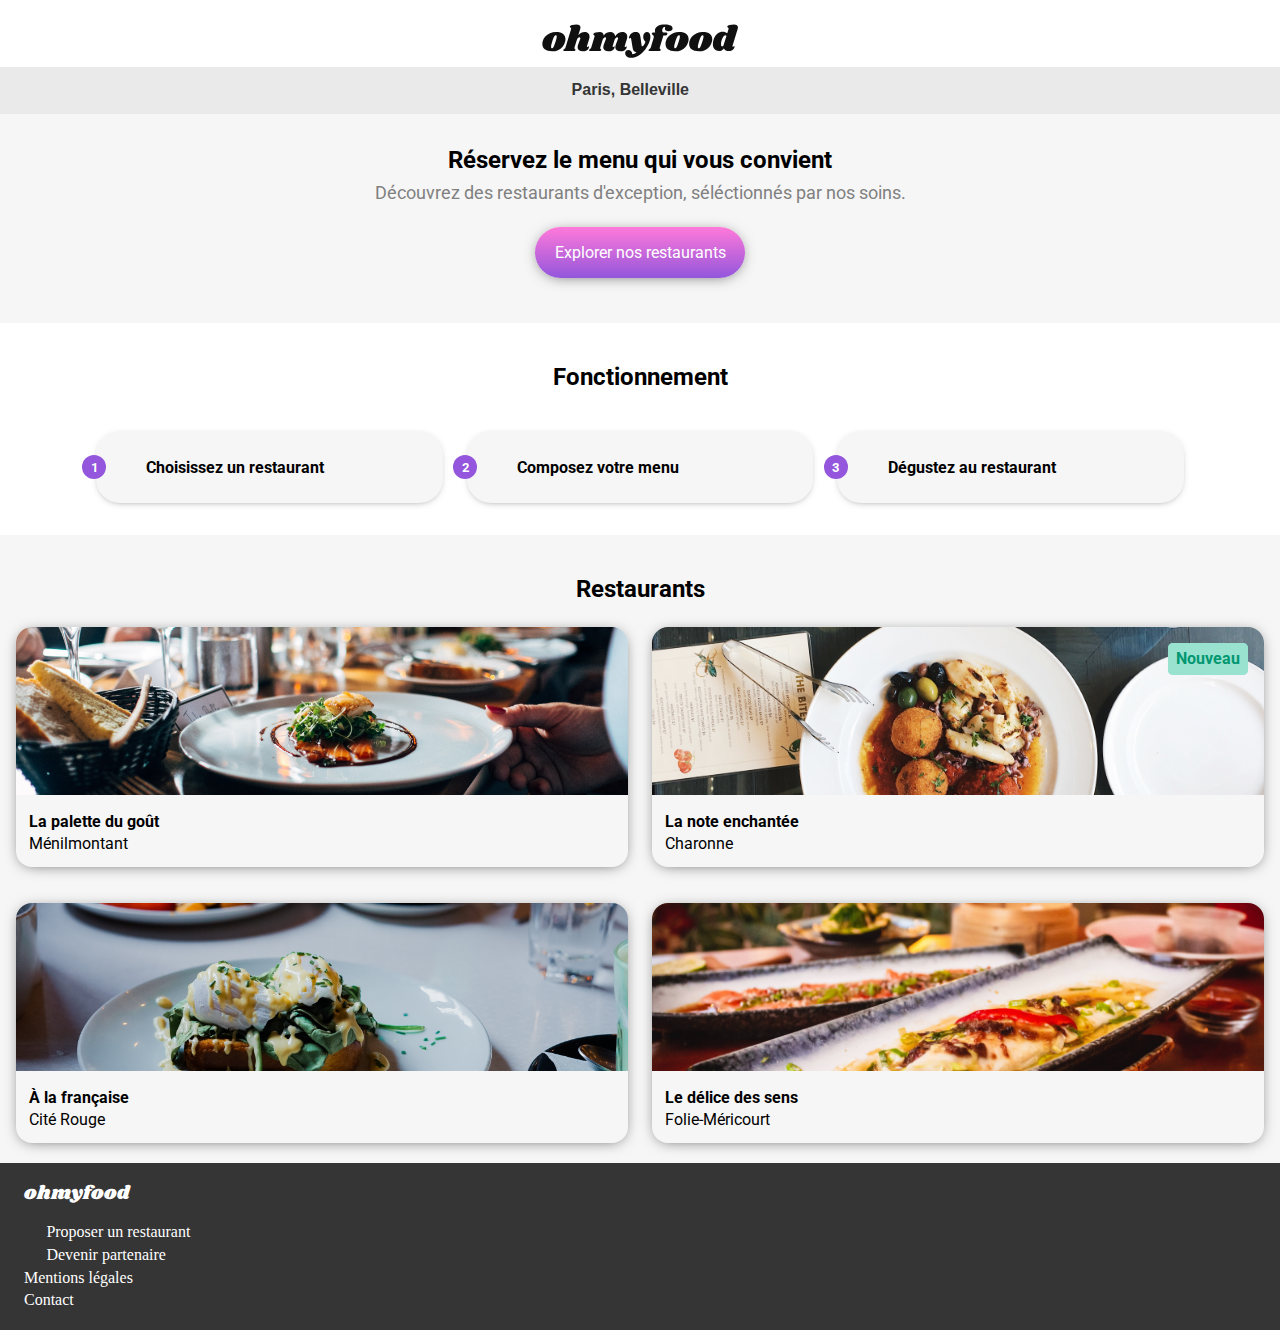
==== index.html @ 2b4a602b "mise en place BEM, mixins avancé et dossier pages" ====
<!DOCTYPE html>
<html lang="fr">
    <head>
        <!--Config base De La Page Web-->
        <link rel="stylesheet" href="https://use.fontawesome.com/releases/v5.15.4/css/all.css" integrity="sha384-DyZ88mC6Up2uqS4h/KRgHuoeGwBcD4Ng9SiP4dIRy0EXTlnuz47vAwmeGwVChigm" crossorigin="anonymous">
        <link href="https://fonts.googleapis.com/css2?family=Roboto:wght@100;300;400;500;700&family=Shrikhand&display=swap" rel="stylesheet"/>
        <meta charset="utf-8" />
        <meta http-equiv="X-UA-Compatible" content="IE=edge" />
        <link rel="stylesheet" href="style.css" />
        <title>Oh My Food</title>
        <meta name="viewport" content="width=device-width, initial-scale=1.0">
    </head>

    <body>
        <!--Corps de la page-->
        <header>
            <!--header-->
            <div class="header">
              <h1 class="header__logo"><img src="images/logo/ohmyfood@2x.svg" alt="ohmyfood" /></h1>
              <div class="header__sub">
                <div class="header__sub__search">
                  <i class="fas fa-map-marker-alt"></i>
                  <input type="search" name="placefinder" id="place" placeholder="Paris, Belleville"/>
                </div>
              </div>
            </div>
        </header>
        <main class="main-container"> 
          <!--Corps du site-->
          <section class="resa">
            <!--Section reservation-->
            <h1 class="resa__h1">Réservez le menu qui vous convient</h1>
            <p class="resa__p">Découvrez des restaurants d'exception, séléctionnés par nos soins.</p>
            <div class="resa__anchor">
              <a class="resa__anchor__a" href="#restaurants">Explorer nos restaurants</a>
            </div>
          </section>
          <section class="function">
            <!--section fonctionnement-->
            <h1 class="function__title">Fonctionnement</h1>
            <div class="function__bloc">
              <a class="function__bloc__link" href="#">
                <div class="function__bloc__link__round">
                  <p>1</p>
                </div>
                <div class="function__bloc__link__text">
                  <i class="fas fa-mobile-alt"></i>
                  <p>Choisissez un restaurant</p>
                </div>
              </a>
              <a class="function__bloc__link" href="#">
                <div class="function__bloc__link__round">
                  <p>2</p>
                </div>
                <div class="function__bloc__link__text">
                  <i class="fas fa-list"></i>
                  <p>Composez votre menu</p>
                </div>
              </a>
              <a class="function__bloc__link" href="#">
                <div class="function__bloc__link__round">
                  <p>3</p>
                </div>
                <div class="function__bloc__link__text">
                  <i class="fas fa-store"></i>
                  <p>Dégustez au restaurant</p>
                </div>
              </a>
            </div>
          </section>
          <section id="restaurants">
            <!--section restaurants-->
            <h1 class="restaurants__title">Restaurants</h1>
            <div class="restaurants__bloc">
              <a class="restaurants__bloc__link" href="./sass/pages/palette.html">
                <div class="restaurants__bloc__link__new">
                  <p class="restaurants__bloc__link__new__text">Nouveau</p>
                </div>
                <img class="restaurants__bloc__link__img" src="./images/restaurants/jay-wennington-N_Y88TWmGwA-unsplash.jpg" alt="palette">
                <div class="restaurants__bloc__link__info">
                  <div class="restaurants__bloc__link__info__text">
                    <h3>La palette du goût</h3>
                    <p>Ménilmontant</p>
                  </div>
                  <div class="restaurants__bloc__link__info__heart">
                    <i class="far fa-heart fa-2x"></i>
                  </div>
                </div>
              </a>
              <a class="restaurants__bloc__link" href="./sass/pages/note.html">
                <div class="restaurants__bloc__link__new">
                  <p class="restaurants__bloc__link__new__text">Nouveau</p>
                </div> 
                <img class="restaurants__bloc__link__img" src="./images/restaurants/stil-u2Lp8tXIcjw-unsplash.jpg" alt="note">
                <div class="restaurants__bloc__link__info">
                  <div class="restaurants__bloc__link__info__text">
                    <h3>La note enchantée</h3>
                    <p>Charonne</p>
                  </div>
                  <div class="restaurants__bloc__link__info__heart">
                    <i class="far fa-heart fa-2x"></i>
                  </div>
                </div>
              </a>
              <a class="restaurants__bloc__link" href="./sass/pages/francaise.html">
                <img class="restaurants__bloc__link__img" src="./images/restaurants/toa-heftiba-DQKerTsQwi0-unsplash.jpg" alt="francaise">
                <div class="restaurants__bloc__link__info">
                  <div class="restaurants__bloc__link__info__text">
                    <h3>À la française</h3>
                    <p>Cité Rouge</p>
                  </div>
                  <div class="restaurants__bloc__link__info__heart">
                    <i class="far fa-heart fa-2x"></i>
                  </div>
                </div>
              </a>
              <a class="restaurants__bloc__link" href="./sass/pages/delice.html">
                <img class="restaurants__bloc__link__img" src="./images/restaurants/louis-hansel-shotsoflouis-qNBGVyOCY8Q-unsplash.jpg" alt="delice">
                <div class="restaurants__bloc__link__info">
                  <div class="restaurants__bloc__link__info__text">
                    <h3>Le délice des sens</h3>
                    <p>Folie-Méricourt</p>
                  </div>
                  <div class="restaurants__bloc__link__info__heart">
                    <i class="far fa-heart fa-2x"></i>
                  </div>
                </div>
              </a>
            </div>
          </section>
        </main>
        <footer id="footer">
            <!--Footer--> 
            <div class="footer__container">
                <h2>ohmyfood</h2>
                <div class="footer__container__list">
                  <div class="footer__container__list__icon">
                    <i class="fas fa-utensils footer__container__list__icon__i"></i>
                    <a class="footer__container__list__icon__a" href="#">Proposer un restaurant</a>
                  </div>
                  <div class="footer__container__list__icon">
                    <i class="fas fa-hands-helping footer__container__list__icon__i"></i>
                    <a class="footer__container__list__icon__a" href="#">Devenir partenaire</a>
                  </div>
                  <a class="footer__container__list__a" href="#">Mentions légales</a>
                  <a class="footer__container__list__a" href="mailto:contact@ohmyfood.com">Contact</a>
                </div>
              </div>
        </footer>
    </body>
</html>
---- style.css ----
/*! minireset.css v0.0.6 | MIT License | github.com/jgthms/minireset.css */
html,
body,
p,
ol,
ul,
li,
dl,
dt,
dd,
blockquote,
figure,
fieldset,
legend,
textarea,
pre,
iframe,
hr,
h1,
h2,
h3,
h4,
h5,
h6 {
  margin: 0;
  padding: 0;
}

h1,
h2,
h3,
h4,
h5,
h6 {
  font-size: 100%;
  font-weight: normal;
}

ul {
  list-style: none;
}

button,
input,
select {
  margin: 0;
}

html {
  box-sizing: border-box;
}

*,
*::before,
*::after {
  box-sizing: inherit;
}

img,
video {
  height: auto;
  max-width: 100%;
}

iframe {
  border: 0;
}

table {
  border-collapse: collapse;
  border-spacing: 0;
}

td,
th {
  padding: 0;
}

.header {
  display: flex;
  flex-direction: column;
}
.header__logo {
  text-align: center;
  padding: 1.5rem 0 0.3rem 0;
}
.header__sub {
  text-align: center;
  display: flex;
  flex-direction: column;
}
.header__sub__search {
  display: flex;
  justify-content: center;
  align-items: center;
  background: #eaeaea;
  padding-right: 1rem;
}
.header__sub__search i {
  padding-bottom: 0.2rem;
}
.header__sub__search input {
  width: 9rem;
  text-align: right;
  border: 1px transparent;
  outline: none;
  padding: 0.9rem 0rem;
  background: #eaeaea;
  font-size: 1rem;
  font-weight: bold;
}
.header__sub__search input::placeholder {
  color: #353535;
}

#footer {
  background-color: #353535;
}
#footer .footer__container {
  padding: 0 0 1rem 1.5rem;
}
#footer .footer__container h2 {
  color: white;
  font-family: "Shrikhand", cursive;
  font-size: 1.2rem;
  padding: 1rem 0 1rem 0;
}
#footer .footer__container__list {
  display: flex;
  flex-direction: column;
}
#footer .footer__container__list__icon {
  padding: 0 0 0.3rem 0;
  color: white;
  display: flex;
  flex-direction: row;
  align-items: center;
}
#footer .footer__container__list__icon__a {
  text-decoration: none;
  color: white;
}
#footer .footer__container__list__icon__i {
  display: flex;
  align-items: center;
  justify-content: center;
  font-size: 0.8rem;
  width: 1rem;
  margin-right: 0.4rem;
}
#footer .footer__container__list__a {
  padding: 0 0 0.3rem 0;
  text-decoration: none;
  color: white;
}

main {
  display: flex;
  flex-direction: column;
}
main .resa {
  background-color: #f6f6f6;
  text-align: center;
}
main .resa__h1 {
  padding: 2rem 3rem 0.6rem 3rem;
  font-weight: bold;
  font-size: 1.5rem;
  font-family: "roboto";
}
main .resa__p {
  color: grey;
  font-size: 1.1rem;
  font-family: "roboto";
  padding: 0rem 1.5rem 1rem 1.5rem;
}
main .resa__anchor {
  height: 6.5rem;
  padding-top: 1.5rem;
}
main .resa__anchor__a {
  text-decoration: none;
  color: white;
  padding: 1rem 1.2rem 1rem 1.2rem;
  outline: none;
  border-radius: 2rem;
  border: none;
  background: -webkit-gradient(linear, left top, left bottom, from(#ff79da), to(#9356dc));
  transition-duration: 0.4s;
  box-shadow: 0 0.3px 1.3px -5px rgba(0, 0, 0, 0.35), 0 2px 15px -5px rgba(0, 0, 0, 0.7);
  font-family: "roboto";
}
main .resa__anchor__a:hover {
  filter: brightness(110%);
  background: -webkit-gradient(linear, left top, left bottom, from #ff79da, to #9356dc);
  transition-duration: 0.5s;
  box-shadow: 0 0.3px 2.5px -3px rgba(0, 0, 0, 0.35), 0 2px 17px -3px rgba(0, 0, 0, 0.7);
}
main .function {
  padding-left: 1rem;
  padding-right: 1rem;
}
main .function__title {
  padding: 2.5rem 0rem 2.5rem 0rem;
  font-family: "roboto";
  font-weight: bold;
  font-size: 1.5rem;
}
main .function__bloc {
  padding-left: 1rem;
  display: flex;
  flex-direction: column;
  padding-bottom: 2.5rem;
  gap: 1.5rem;
}
main .function__bloc__link {
  box-shadow: 0 0.3px 1.3px -5px rgba(0, 0, 0, 0.35), 0 2px 8px -5px rgba(0, 0, 0, 0.7);
  display: flex;
  align-items: center;
  border-radius: 1.5rem;
  border: transparent;
  padding: 1.65rem;
  background: #f6f6f6;
  text-decoration: none;
  font-size: 1rem;
  font-weight: bold;
  color: black;
  transition-duration: 0.3s;
  font-family: "roboto";
  width: 100%;
}
main .function__bloc__link__round {
  display: flex;
  justify-content: center;
  align-items: center;
  position: absolute;
  background: #9356dc;
  border-radius: 50%;
  width: 1.5rem;
  height: 1.5rem;
  margin-left: -2.5rem;
  color: white;
}
main .function__bloc__link__round p {
  font-size: 0.8rem;
}
main .function__bloc__link__text {
  display: flex;
  align-items: center;
}
main .function__bloc__link__text p {
  padding-left: 1.5rem;
}
main .function__bloc__link__text i {
  font-size: 1.2rem;
  color: #656565;
}
main .function__bloc__link:hover {
  box-shadow: 0 0.3px 2.5px -3px rgba(0, 0, 0, 0.35), 0 3px 15px -3px rgba(0, 0, 0, 0.7);
  background: #f5edff;
  transition-duration: 0.5s;
}
main .function__bloc__link:hover i {
  color: #9356dc;
}
main #restaurants {
  background-color: #f6f6f6;
  padding: 0rem 1rem 2rem 1rem;
}
main #restaurants .restaurants__title {
  padding: 2.5rem 0rem 1.5rem 0rem;
  font-family: "roboto";
  font-weight: bold;
  font-size: 1.5rem;
}
main #restaurants .restaurants__bloc {
  display: grid;
  grid-template-columns: autos;
  gap: 1.5rem;
}
main #restaurants .restaurants__bloc__link {
  border-radius: 1rem;
  height: 15rem;
  box-shadow: 0 0.3px 1.3px -5px rgba(0, 0, 0, 0.35), 0 2px 15px -5px rgba(0, 0, 0, 0.7);
  text-decoration: none;
  color: black;
}
main #restaurants .restaurants__bloc__link__new {
  position: absolute;
  right: 2rem;
  width: 5rem;
  margin-top: 1rem;
  background: #99e2d0;
  text-align: center;
  height: 2rem;
  border-radius: 5px;
}
main #restaurants .restaurants__bloc__link__new p {
  font-family: "roboto";
  color: #019771;
  padding-top: 0.4rem;
  font-size: 1rem;
  font-weight: bold;
}
main #restaurants .restaurants__bloc__link__img {
  height: 70%;
  width: 100%;
  object-fit: cover;
  border-radius: 1rem 1rem 0 0;
}
main #restaurants .restaurants__bloc__link__info {
  height: 30%;
  display: grid;
  grid-template-columns: 80% 20%;
}
main #restaurants .restaurants__bloc__link__info__text {
  padding: 0.8rem 0 0 0.8rem;
  font-size: 1rem;
  font-family: "roboto";
}
main #restaurants .restaurants__bloc__link__info__text h3 {
  padding-bottom: 0.2rem;
  font-weight: bold;
}
main #restaurants .restaurants__bloc__link__info__heart {
  display: flex;
  align-items: center;
  justify-content: right;
  padding-right: 1rem;
  padding-bottom: 0.5rem;
}
main #restaurants .restaurants__bloc__link:hover {
  box-shadow: 0 0.3px 2.5px -3px rgba(0, 0, 0, 0.35), 0 2px 17px -3px rgba(0, 0, 0, 0.7);
}

/* responsive index */
@media (min-width: 768px) {
  main .function__title {
    text-align: center;
  }
  main .function__bloc {
    display: flex;
    flex-direction: row;
  }
  main .restaurants__title {
    text-align: center;
  }
  main .restaurants__bloc {
    padding-right: 1.5rem;
    display: grid;
    grid-template-columns: 50% 50%;
    grid-template-rows: 50% 50%;
  }
}
@media (min-width: 1140px) {
  main .function__bloc {
    padding: 0 5rem 2rem 5rem;
  }
}

/*# sourceMappingURL=style.css.map */
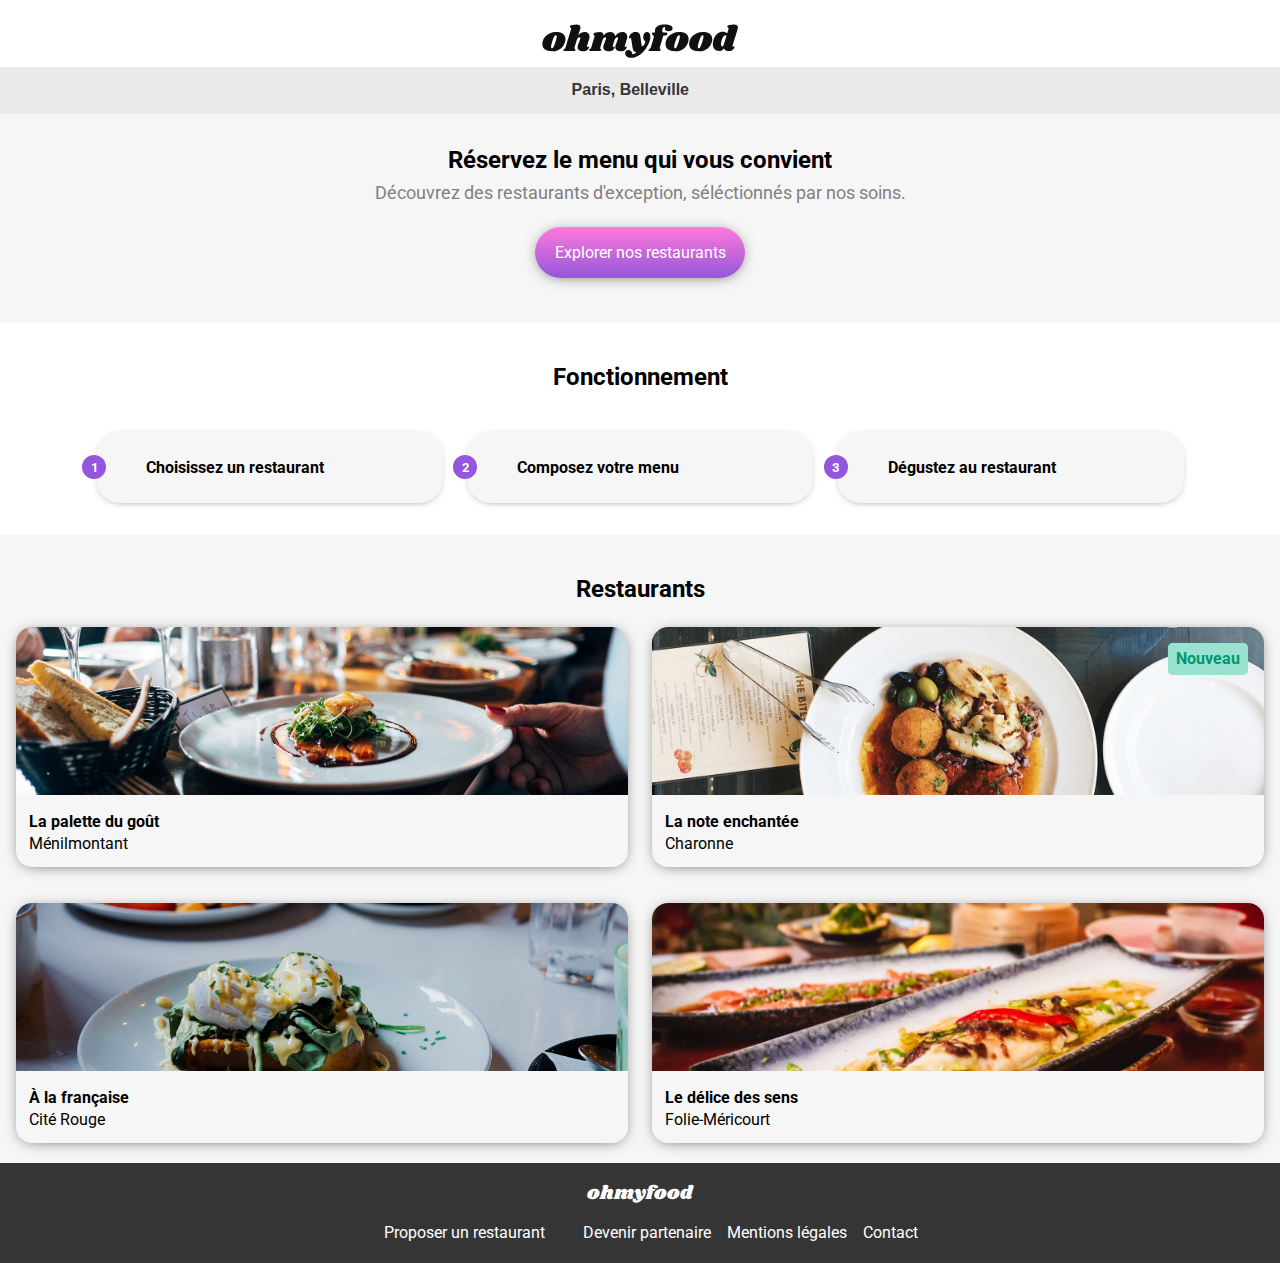
==== commit 164c5220: "fin modif statique/responsive" ====
--- a/index.html
+++ b/index.html
@@ -39,7 +39,7 @@
             <!--section fonctionnement-->
             <h1 class="function__title">Fonctionnement</h1>
             <div class="function__bloc">
-              <a class="function__bloc__link" href="#">
+              <a class="function__bloc__link">
                 <div class="function__bloc__link__round">
                   <p>1</p>
                 </div>
@@ -48,7 +48,7 @@
                   <p>Choisissez un restaurant</p>
                 </div>
               </a>
-              <a class="function__bloc__link" href="#">
+              <a class="function__bloc__link">
                 <div class="function__bloc__link__round">
                   <p>2</p>
                 </div>
@@ -57,7 +57,7 @@
                   <p>Composez votre menu</p>
                 </div>
               </a>
-              <a class="function__bloc__link" href="#">
+              <a class="function__bloc__link">
                 <div class="function__bloc__link__round">
                   <p>3</p>
                 </div>
--- a/style.css
+++ b/style.css
@@ -113,11 +113,27 @@
   color: #353535;
 }
 
+.header2 {
+  display: grid;
+  grid-template-columns: 10% 90%;
+  padding-left: 1rem;
+}
+.header2__back {
+  font-size: 1.5rem;
+  padding: 1.7rem 0 0.3rem 0;
+  color: black;
+}
+.header2__logo {
+  padding: 1.5rem 0 0.3rem 0;
+  text-align: center;
+  padding-right: 10%;
+}
+
 #footer {
   background-color: #353535;
 }
 #footer .footer__container {
-  padding: 0 0 1rem 1.5rem;
+  padding: 0 1.5rem 1rem 1.5rem;
 }
 #footer .footer__container h2 {
   color: white;
@@ -132,6 +148,7 @@
 #footer .footer__container__list__icon {
   padding: 0 0 0.3rem 0;
   color: white;
+  font-family: "roboto";
   display: flex;
   flex-direction: row;
   align-items: center;
@@ -149,6 +166,7 @@
   margin-right: 0.4rem;
 }
 #footer .footer__container__list__a {
+  font-family: "roboto";
   padding: 0 0 0.3rem 0;
   text-decoration: none;
   color: white;
@@ -332,6 +350,105 @@
 main #restaurants .restaurants__bloc__link:hover {
   box-shadow: 0 0.3px 2.5px -3px rgba(0, 0, 0, 0.35), 0 2px 17px -3px rgba(0, 0, 0, 0.7);
 }
+main .restaurant__img img {
+  max-height: 450px;
+  width: 100%;
+  object-fit: cover;
+  z-index: 0;
+}
+main .restaurant__bloc {
+  display: flex;
+  flex-direction: column;
+  position: relative;
+  gap: 1.5rem;
+  margin-top: -50px;
+  z-index: 1;
+  background-color: #f6f6f6;
+  padding: 1.5rem 1rem 0 1rem;
+  border-radius: 2rem 2rem 0 0;
+}
+main .restaurant__bloc__header {
+  display: grid;
+  grid-template-columns: 90% 10%;
+}
+main .restaurant__bloc__header__title {
+  font-weight: bold;
+  font-family: "shrikhand", cursive;
+  font-size: 1.8rem;
+}
+main .restaurant__bloc__header i {
+  text-align: right;
+  padding-right: 1rem;
+  font-size: 1.8rem;
+  padding-top: 0.4rem;
+}
+main .restaurant__bloc__menu {
+  display: flex;
+  flex-direction: column;
+  gap: 1.2rem;
+  padding-bottom: 2rem;
+}
+main .restaurant__bloc__menu__title {
+  font-family: "roboto";
+  font-size: 1rem;
+  text-transform: uppercase;
+  text-decoration: 3px underline #99e2d0;
+}
+main .restaurant__bloc__menu__info {
+  display: grid;
+  grid-template-columns: 80% 20%;
+  background-color: white;
+  height: 3.7rem;
+  border-radius: 15px;
+  box-shadow: 0 0.3px 1.3px -5px rgba(0, 0, 0, 0.35), 0 2px 15px -5px rgba(0, 0, 0, 0.7);
+}
+main .restaurant__bloc__menu__info__text {
+  padding-left: 0.5rem;
+  display: flex;
+  flex-direction: column;
+  justify-content: center;
+  font-family: "roboto";
+}
+main .restaurant__bloc__menu__info__text h2 {
+  font-weight: bold;
+  font-size: 1rem;
+  padding-bottom: 0.3rem;
+}
+main .restaurant__bloc__menu__info__text h3 {
+  font-size: 0.9rem;
+}
+main .restaurant__bloc__menu__info p {
+  font-family: "roboto";
+  font-weight: bold;
+  padding-top: 2.1rem;
+  text-align: end;
+  padding-right: 1rem;
+}
+main .restaurant__bloc__menu__info:hover {
+  box-shadow: 0 0.3px 2.5px -3px rgba(0, 0, 0, 0.35), 0 2px 17px -3px rgba(0, 0, 0, 0.7);
+}
+main .restaurant__bloc__btn-command {
+  height: 60px;
+  text-align: center;
+}
+main .restaurant__bloc__btn-command__a {
+  text-decoration: none;
+  color: white;
+  padding: 1rem 1.2rem 1rem 1.2rem;
+  outline: none;
+  border-radius: 2rem;
+  border: none;
+  background: -webkit-gradient(linear, left top, left bottom, from(#ff79da), to(#9356dc));
+  transition-duration: 0.4s;
+  box-shadow: 0 0.3px 1.3px -5px rgba(0, 0, 0, 0.35), 0 2px 15px -5px rgba(0, 0, 0, 0.7);
+  font-family: "roboto";
+}
+main .restaurant__bloc__btn-command__a:hover {
+  filter: brightness(110%);
+  background: -webkit-gradient(linear, left top, left bottom, from #ff79da, to #9356dc);
+  transition-duration: 0.5s;
+  box-shadow: 0 0.3px 2.5px -3px rgba(0, 0, 0, 0.35), 0 2px 17px -3px rgba(0, 0, 0, 0.7);
+}
 
 /* responsive index */
 @media (min-width: 768px) {
@@ -351,6 +468,16 @@
     grid-template-columns: 50% 50%;
     grid-template-rows: 50% 50%;
   }
+
+  #footer .footer__container h2 {
+    text-align: center;
+  }
+  #footer .footer__container__list {
+    display: flex;
+    flex-direction: row;
+    justify-content: center;
+    gap: 1rem;
+  }
 }
 @media (min-width: 1140px) {
   main .function__bloc {
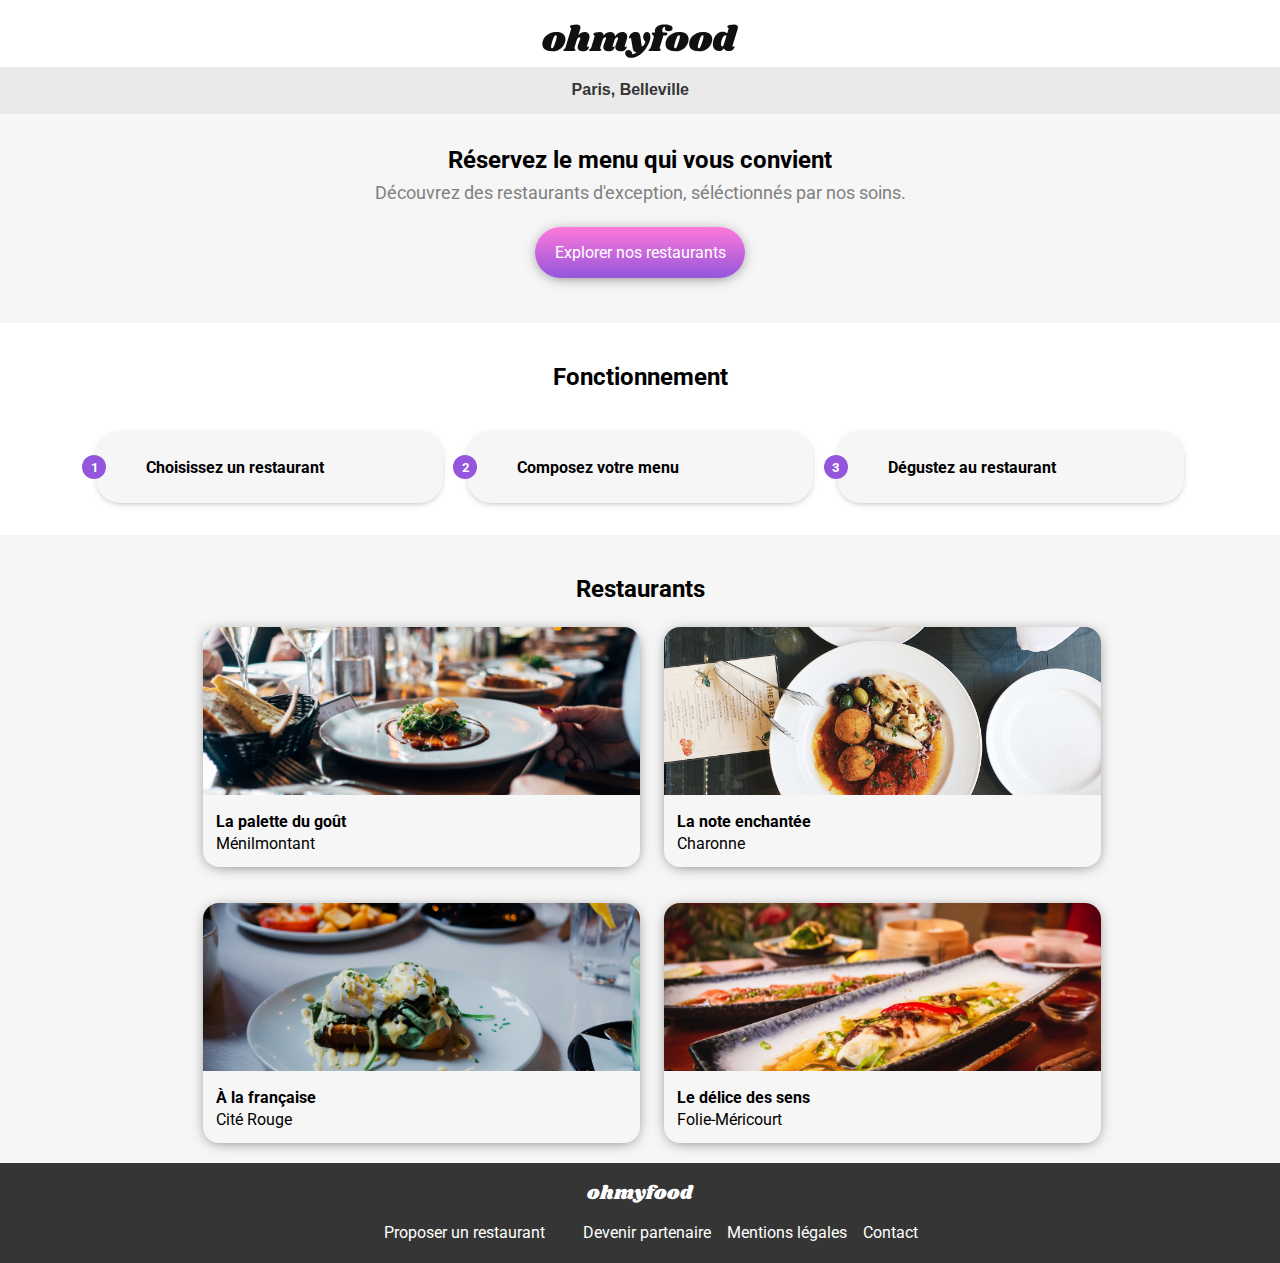
==== commit f95c94d8: "validator html css" ====
--- a/index.html
+++ b/index.html
@@ -29,7 +29,7 @@
           <!--Corps du site-->
           <section class="resa">
             <!--Section reservation-->
-            <h1 class="resa__h1">Réservez le menu qui vous convient</h1>
+            <h2 class="resa__h1">Réservez le menu qui vous convient</h2>
             <p class="resa__p">Découvrez des restaurants d'exception, séléctionnés par nos soins.</p>
             <div class="resa__anchor">
               <a class="resa__anchor__a" href="#restaurants">Explorer nos restaurants</a>
@@ -37,7 +37,7 @@
           </section>
           <section class="function">
             <!--section fonctionnement-->
-            <h1 class="function__title">Fonctionnement</h1>
+            <h2 class="function__title">Fonctionnement</h2>
             <div class="function__bloc">
               <a class="function__bloc__link">
                 <div class="function__bloc__link__round">
@@ -70,7 +70,7 @@
           </section>
           <section id="restaurants">
             <!--section restaurants-->
-            <h1 class="restaurants__title">Restaurants</h1>
+            <h2 class="restaurants__title">Restaurants</h2>
             <div class="restaurants__bloc">
               <a class="restaurants__bloc__link" href="./sass/pages/palette.html">
                 <div class="restaurants__bloc__link__new">
--- a/style.css
+++ b/style.css
@@ -293,7 +293,6 @@
 }
 main #restaurants .restaurants__bloc {
   display: grid;
-  grid-template-columns: autos;
   gap: 1.5rem;
 }
 main #restaurants .restaurants__bloc__link {
@@ -305,8 +304,9 @@
 }
 main #restaurants .restaurants__bloc__link__new {
   position: absolute;
+  width: 5rem;
   right: 2rem;
-  width: 5rem;
+  margin-bottom: 10rem;
   margin-top: 1rem;
   background: #99e2d0;
   text-align: center;
@@ -364,7 +364,7 @@
   margin-top: -50px;
   z-index: 1;
   background-color: #f6f6f6;
-  padding: 1.5rem 1rem 0 1rem;
+  padding: 1.5rem 1rem 2rem 1rem;
   border-radius: 2rem 2rem 0 0;
 }
 main .restaurant__bloc__header {
@@ -468,6 +468,9 @@
     grid-template-columns: 50% 50%;
     grid-template-rows: 50% 50%;
   }
+  main .restaurants__bloc__link__new {
+    display: none;
+  }
 
   #footer .footer__container h2 {
     text-align: center;
@@ -483,6 +486,12 @@
   main .function__bloc {
     padding: 0 5rem 2rem 5rem;
   }
+  main #restaurants .restaurants__bloc {
+    padding: 0 15% 0 15%;
+  }
+  main .restaurant__bloc {
+    padding: 1.5rem 20rem 2rem 20rem;
+  }
 }
 
 /*# sourceMappingURL=style.css.map */
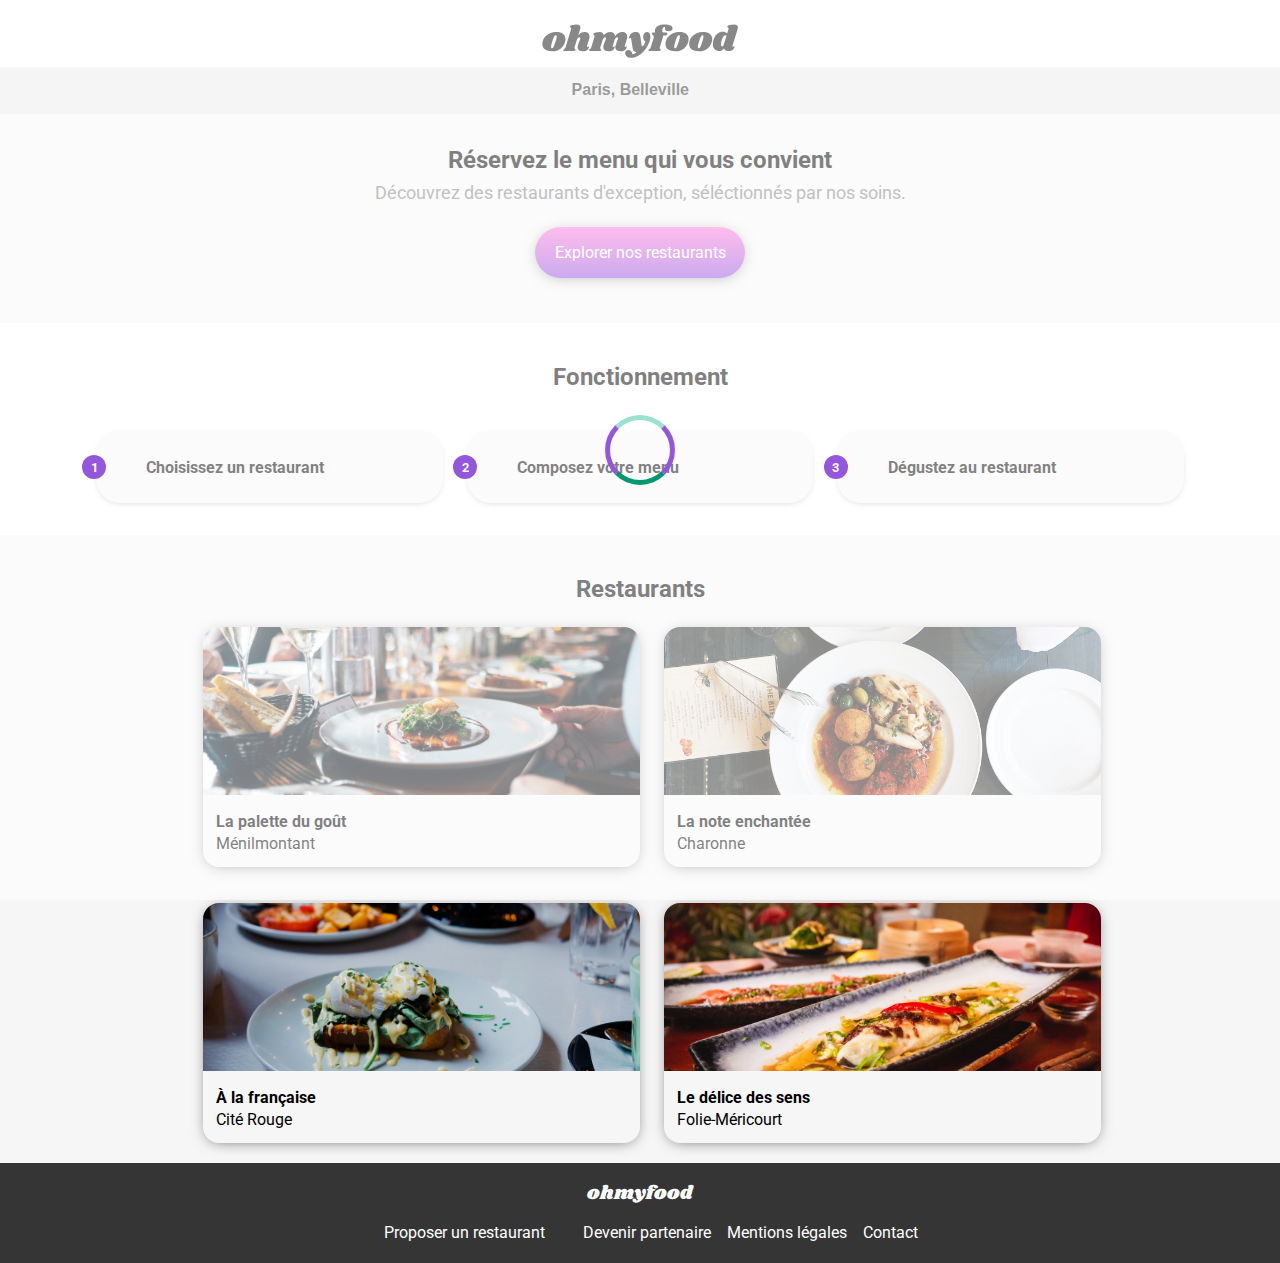
==== commit b560629f: "loader" ====
--- a/index.html
+++ b/index.html
@@ -12,6 +12,9 @@
     </head>
 
     <body>
+        <div class="loadcontent">
+          <div class="loading"></div>
+        </div>
         <!--Corps de la page-->
         <header>
             <!--header-->
@@ -82,9 +85,10 @@
                     <h3>La palette du goût</h3>
                     <p>Ménilmontant</p>
                   </div>
-                  <div class="restaurants__bloc__link__info__heart">
+                  <label class="restaurants__bloc__link__info__heart">
+                    <input id="checked" type="checkbox" />
                     <i class="far fa-heart fa-2x"></i>
-                  </div>
+                  </label>
                 </div>
               </a>
               <a class="restaurants__bloc__link" href="./sass/pages/note.html">
@@ -97,9 +101,10 @@
                     <h3>La note enchantée</h3>
                     <p>Charonne</p>
                   </div>
-                  <div class="restaurants__bloc__link__info__heart">
+                  <label class="restaurants__bloc__link__info__heart">
+                    <input id="checked" type="checkbox" />
                     <i class="far fa-heart fa-2x"></i>
-                  </div>
+                  </label>
                 </div>
               </a>
               <a class="restaurants__bloc__link" href="./sass/pages/francaise.html">
@@ -109,9 +114,10 @@
                     <h3>À la française</h3>
                     <p>Cité Rouge</p>
                   </div>
-                  <div class="restaurants__bloc__link__info__heart">
+                  <label class="restaurants__bloc__link__info__heart">
+                    <input id="checked" type="checkbox" />
                     <i class="far fa-heart fa-2x"></i>
-                  </div>
+                  </label>
                 </div>
               </a>
               <a class="restaurants__bloc__link" href="./sass/pages/delice.html">
@@ -121,9 +127,10 @@
                     <h3>Le délice des sens</h3>
                     <p>Folie-Méricourt</p>
                   </div>
-                  <div class="restaurants__bloc__link__info__heart">
+                  <label class="restaurants__bloc__link__info__heart">
+                    <input id="checked" type="checkbox" />
                     <i class="far fa-heart fa-2x"></i>
-                  </div>
+                  </label>
                 </div>
               </a>
             </div>
--- a/style.css
+++ b/style.css
@@ -76,6 +76,80 @@
   padding: 0;
 }
 
+/* animation du coeur */
+.restaurants__bloc__link__info__heart .far {
+  animation: heartanimblack 1.2s;
+}
+.restaurants__bloc__link__info__heart input {
+  position: absolute;
+  visibility: hidden;
+}
+.restaurants__bloc__link__info__heart input[type=checkbox]:checked ~ i {
+  font-weight: 900;
+  background: linear-gradient(45deg, #ff79da 0%, #9356dc 100%);
+  -webkit-background-clip: text;
+  -webkit-text-fill-color: transparent;
+  animation: heartanim 1.5s;
+}
+.restaurants__bloc__link__info__heart:hover {
+  cursor: pointer;
+}
+@keyframes heartanim {
+  0% {
+    opacity: 0;
+  }
+  100% {
+    opacity: 1;
+  }
+}
+@keyframes heartanimblack {
+  0% {
+    opacity: 0;
+  }
+  100% {
+    opacity: 1;
+  }
+}
+
+/* animatin loader */
+.loadcontent {
+  position: fixed;
+  width: 100%;
+  height: 100%;
+  display: flex;
+  align-items: center;
+  justify-content: center;
+  background-color: #FFFFFF80;
+  animation: loadinger 0.1s;
+  animation-delay: 1.7s;
+  animation-fill-mode: both;
+}
+
+.loading {
+  border: 5px solid #9356dc;
+  border-top: 5px solid #99e2d0;
+  border-bottom: 5px solid #019771;
+  border-radius: 50%;
+  width: 70px;
+  height: 70px;
+  animation: loading 1s ease-in-out;
+  animation-iteration-count: 3;
+}
+
+@keyframes loading {
+  0% {
+    transform: rotate(0deg);
+  }
+  100% {
+    transform: rotate(360deg);
+  }
+}
+@keyframes loadinger {
+  100% {
+    opacity: 0;
+    z-index: -1;
+  }
+}
 .header {
   display: flex;
   flex-direction: column;
@@ -329,7 +403,7 @@
 main #restaurants .restaurants__bloc__link__info {
   height: 30%;
   display: grid;
-  grid-template-columns: 80% 20%;
+  grid-template-columns: 90% 10%;
 }
 main #restaurants .restaurants__bloc__link__info__text {
   padding: 0.8rem 0 0 0.8rem;
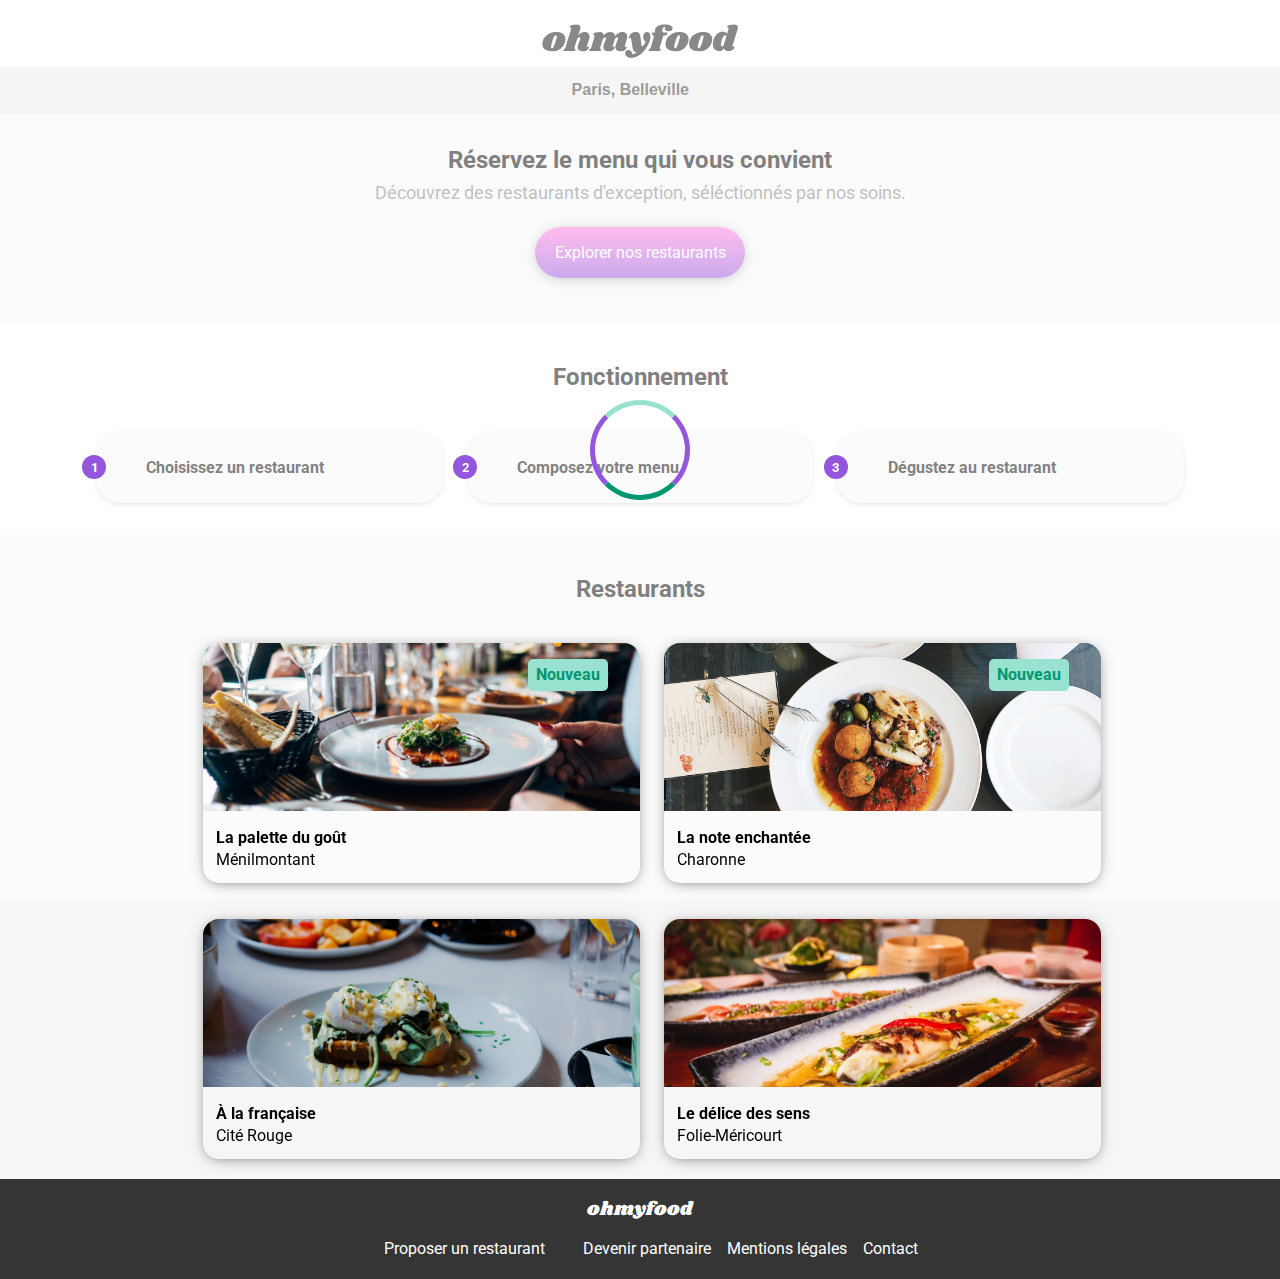
==== commit bbb5068e: "petite correction" ====
--- a/index.html
+++ b/index.html
@@ -86,7 +86,7 @@
                     <p>Ménilmontant</p>
                   </div>
                   <label class="restaurants__bloc__link__info__heart">
-                    <input id="checked" type="checkbox" />
+                    <input class="checked" type="checkbox" />
                     <i class="far fa-heart fa-2x"></i>
                   </label>
                 </div>
@@ -102,7 +102,7 @@
                     <p>Charonne</p>
                   </div>
                   <label class="restaurants__bloc__link__info__heart">
-                    <input id="checked" type="checkbox" />
+                    <input class="checked" type="checkbox" />
                     <i class="far fa-heart fa-2x"></i>
                   </label>
                 </div>
@@ -115,7 +115,7 @@
                     <p>Cité Rouge</p>
                   </div>
                   <label class="restaurants__bloc__link__info__heart">
-                    <input id="checked" type="checkbox" />
+                    <input class="checked" type="checkbox" />
                     <i class="far fa-heart fa-2x"></i>
                   </label>
                 </div>
@@ -128,7 +128,7 @@
                     <p>Folie-Méricourt</p>
                   </div>
                   <label class="restaurants__bloc__link__info__heart">
-                    <input id="checked" type="checkbox" />
+                    <input class="checked" type="checkbox" />
                     <i class="far fa-heart fa-2x"></i>
                   </label>
                 </div>
--- a/style.css
+++ b/style.css
@@ -130,9 +130,9 @@
   border-top: 5px solid #99e2d0;
   border-bottom: 5px solid #019771;
   border-radius: 50%;
-  width: 70px;
-  height: 70px;
-  animation: loading 1s ease-in-out;
+  width: 100px;
+  height: 100px;
+  animation: loading 1s linear;
   animation-iteration-count: 3;
 }
 
@@ -150,6 +150,42 @@
     z-index: -1;
   }
 }
+/* Animation menu casquade*/
+.restaurant__bloc #entrees {
+  animation: fadelist 1s ease-in 0.2s forwards;
+  opacity: 0;
+}
+.restaurant__bloc #plats {
+  animation: fadelist 1s ease-in 0.4s forwards;
+  opacity: 0;
+}
+.restaurant__bloc #desserts {
+  animation: fadelist 1s ease-in 0.6s forwards;
+  opacity: 0;
+}
+
+@keyframes fadelist {
+  from {
+    opacity: 0;
+  }
+  to {
+    opacity: 1;
+  }
+}
+/* Animation checkbox menu */
+.restaurant__bloc__menu__info:hover {
+  cursor: pointer;
+}
+.restaurant__bloc__menu__info:hover .icone {
+  margin-right: 0;
+  transition-duration: 0.5s;
+  transition-timing-function: ease;
+}
+.restaurant__bloc__menu__info:hover i {
+  transform: rotate(360deg);
+  transition-duration: 0.5s;
+}
+
 .header {
   display: flex;
   flex-direction: column;
@@ -304,6 +340,8 @@
   flex-direction: column;
   padding-bottom: 2.5rem;
   gap: 1.5rem;
+  max-width: 80rem;
+  margin: auto;
 }
 main .function__bloc__link {
   box-shadow: 0 0.3px 1.3px -5px rgba(0, 0, 0, 0.35), 0 2px 8px -5px rgba(0, 0, 0, 0.7);
@@ -360,7 +398,7 @@
   padding: 0rem 1rem 2rem 1rem;
 }
 main #restaurants .restaurants__title {
-  padding: 2.5rem 0rem 1.5rem 0rem;
+  padding: 2.5rem 0rem 2.5rem 0rem;
   font-family: "roboto";
   font-weight: bold;
   font-size: 1.5rem;
@@ -375,6 +413,7 @@
   box-shadow: 0 0.3px 1.3px -5px rgba(0, 0, 0, 0.35), 0 2px 15px -5px rgba(0, 0, 0, 0.7);
   text-decoration: none;
   color: black;
+  position: relative;
 }
 main #restaurants .restaurants__bloc__link__new {
   position: absolute;
@@ -442,8 +481,9 @@
   border-radius: 2rem 2rem 0 0;
 }
 main .restaurant__bloc__header {
-  display: grid;
-  grid-template-columns: 90% 10%;
+  display: flex;
+  flex-direction: row;
+  gap: 1.8rem;
 }
 main .restaurant__bloc__header__title {
   font-weight: bold;
@@ -469,34 +509,66 @@
   text-decoration: 3px underline #99e2d0;
 }
 main .restaurant__bloc__menu__info {
-  display: grid;
-  grid-template-columns: 80% 20%;
+  display: flex;
+  overflow: hidden;
+  gap: 1rem;
+  padding-left: 0.4rem;
+  width: 100%;
   background-color: white;
   height: 3.7rem;
   border-radius: 15px;
   box-shadow: 0 0.3px 1.3px -5px rgba(0, 0, 0, 0.35), 0 2px 15px -5px rgba(0, 0, 0, 0.7);
 }
+main .restaurant__bloc__menu__info .icone {
+  width: 5rem;
+  background: #99e2d0;
+  display: flex;
+  justify-content: center;
+  align-items: center;
+  transition-duration: 0.5s;
+  transition-timing-function: ease;
+  margin-right: -5rem;
+}
+main .restaurant__bloc__menu__info .icone > i {
+  font-size: 1rem;
+  color: #99e2d0;
+  padding: 0.2rem;
+  border-radius: 50%;
+  background: white;
+  transition-duration: 0.5s;
+}
 main .restaurant__bloc__menu__info__text {
-  padding-left: 0.5rem;
+  flex: 10;
+  padding-left: 0.2rem;
   display: flex;
   flex-direction: column;
   justify-content: center;
   font-family: "roboto";
+  overflow: hidden;
 }
 main .restaurant__bloc__menu__info__text h2 {
   font-weight: bold;
   font-size: 1rem;
   padding-bottom: 0.3rem;
+  white-space: nowrap;
+  text-overflow: ellipsis;
+  width: 100%;
+  overflow: hidden;
 }
 main .restaurant__bloc__menu__info__text h3 {
   font-size: 0.9rem;
+  white-space: nowrap;
+  text-overflow: ellipsis;
+  width: 100%;
+  overflow: hidden;
 }
 main .restaurant__bloc__menu__info p {
+  flex: 1;
   font-family: "roboto";
   font-weight: bold;
   padding-top: 2.1rem;
   text-align: end;
-  padding-right: 1rem;
+  padding-right: 0.5rem;
 }
 main .restaurant__bloc__menu__info:hover {
   box-shadow: 0 0.3px 2.5px -3px rgba(0, 0, 0, 0.35), 0 2px 17px -3px rgba(0, 0, 0, 0.7);
@@ -542,9 +614,6 @@
     grid-template-columns: 50% 50%;
     grid-template-rows: 50% 50%;
   }
-  main .restaurants__bloc__link__new {
-    display: none;
-  }
 
   #footer .footer__container h2 {
     text-align: center;
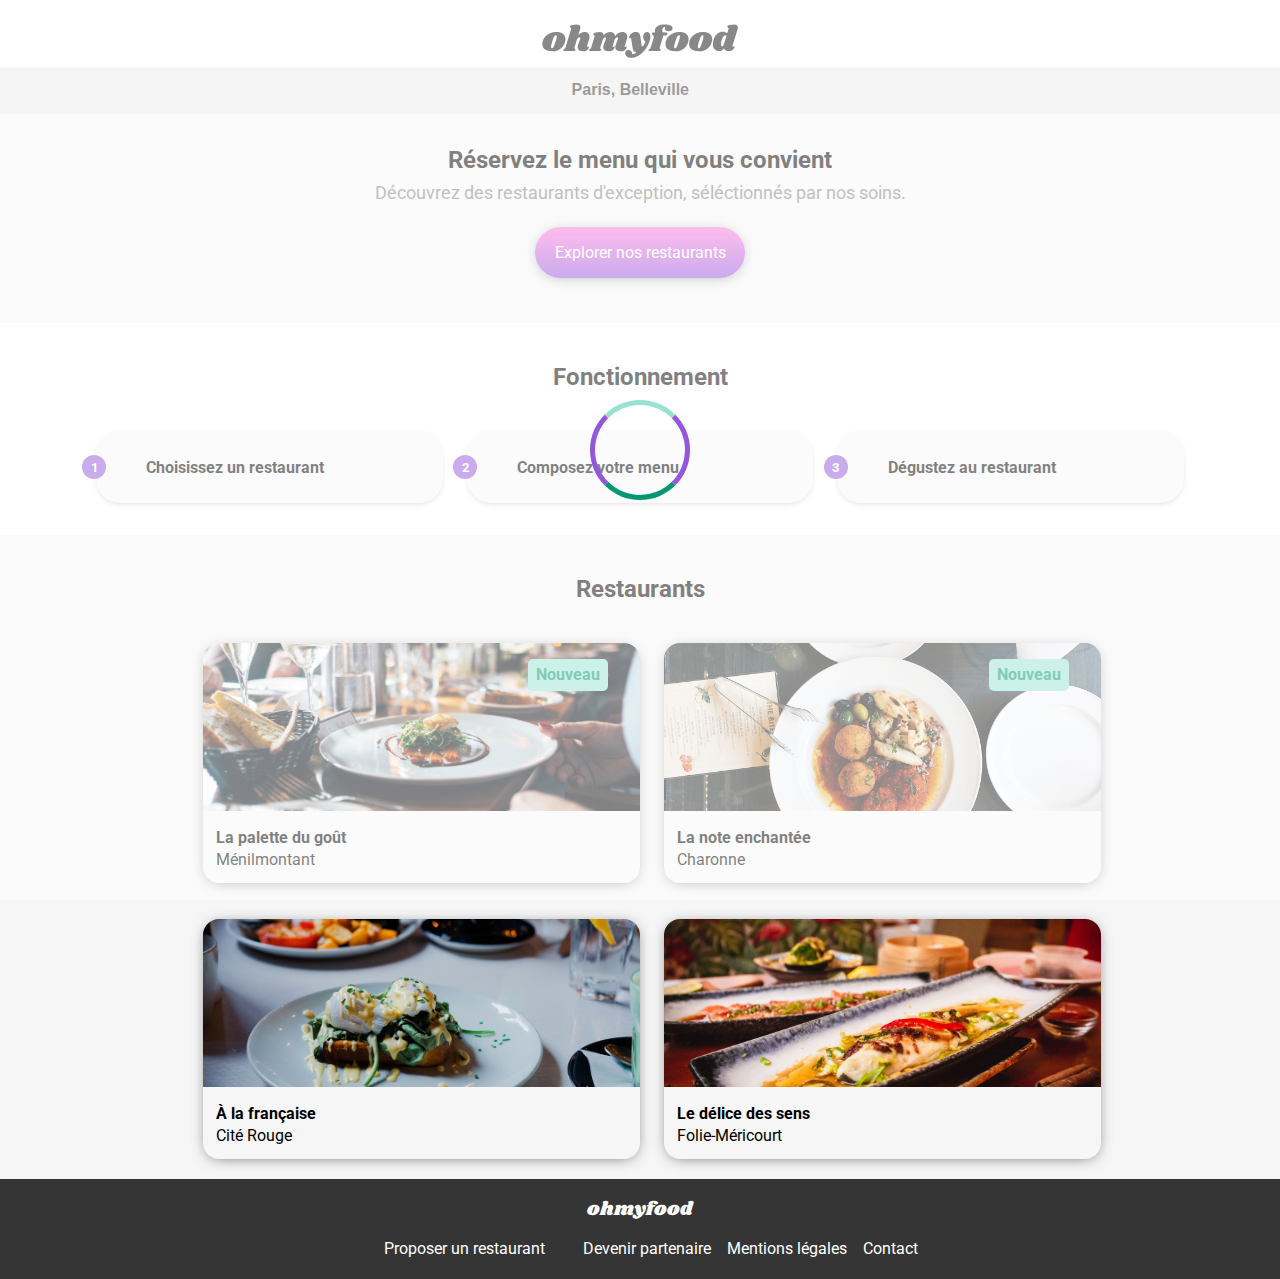
==== commit 122eb7e1: "correction html" ====
--- a/index.html
+++ b/index.html
@@ -75,64 +75,64 @@
             <!--section restaurants-->
             <h2 class="restaurants__title">Restaurants</h2>
             <div class="restaurants__bloc">
-              <a class="restaurants__bloc__link" href="./sass/pages/palette.html">
+              <div class="restaurants__bloc__link">
                 <div class="restaurants__bloc__link__new">
                   <p class="restaurants__bloc__link__new__text">Nouveau</p>
                 </div>
-                <img class="restaurants__bloc__link__img" src="./images/restaurants/jay-wennington-N_Y88TWmGwA-unsplash.jpg" alt="palette">
+                <a href="./sass/pages/palette.html"><img class="restaurants__bloc__link__img" src="./images/restaurants/jay-wennington-N_Y88TWmGwA-unsplash.jpg" alt="palette"></a>
                 <div class="restaurants__bloc__link__info">
-                  <div class="restaurants__bloc__link__info__text">
+                  <a class="restaurants__bloc__link__info__text" href="./sass/pages/palette.html">
                     <h3>La palette du goût</h3>
                     <p>Ménilmontant</p>
-                  </div>
+                  </a>
                   <label class="restaurants__bloc__link__info__heart">
                     <input class="checked" type="checkbox" />
                     <i class="far fa-heart fa-2x"></i>
                   </label>
                 </div>
-              </a>
-              <a class="restaurants__bloc__link" href="./sass/pages/note.html">
+              </div>
+              <div class="restaurants__bloc__link">
                 <div class="restaurants__bloc__link__new">
                   <p class="restaurants__bloc__link__new__text">Nouveau</p>
                 </div> 
-                <img class="restaurants__bloc__link__img" src="./images/restaurants/stil-u2Lp8tXIcjw-unsplash.jpg" alt="note">
+                <a href="./sass/pages/note.html"><img class="restaurants__bloc__link__img" src="./images/restaurants/stil-u2Lp8tXIcjw-unsplash.jpg" alt="note"></a>
                 <div class="restaurants__bloc__link__info">
-                  <div class="restaurants__bloc__link__info__text">
+                  <a class="restaurants__bloc__link__info__text" href="./sass/pages/note.html">
                     <h3>La note enchantée</h3>
                     <p>Charonne</p>
-                  </div>
+                  </a>
                   <label class="restaurants__bloc__link__info__heart">
                     <input class="checked" type="checkbox" />
                     <i class="far fa-heart fa-2x"></i>
                   </label>
                 </div>
-              </a>
-              <a class="restaurants__bloc__link" href="./sass/pages/francaise.html">
-                <img class="restaurants__bloc__link__img" src="./images/restaurants/toa-heftiba-DQKerTsQwi0-unsplash.jpg" alt="francaise">
+              </div>
+              <div class="restaurants__bloc__link">
+                <a href="./sass/pages/francaise.html"><img class="restaurants__bloc__link__img" src="./images/restaurants/toa-heftiba-DQKerTsQwi0-unsplash.jpg" alt="francaise"></a>
                 <div class="restaurants__bloc__link__info">
-                  <div class="restaurants__bloc__link__info__text">
+                  <a class="restaurants__bloc__link__info__text" href="./sass/pages/francaise.html">
                     <h3>À la française</h3>
                     <p>Cité Rouge</p>
-                  </div>
+                  </a>
                   <label class="restaurants__bloc__link__info__heart">
                     <input class="checked" type="checkbox" />
                     <i class="far fa-heart fa-2x"></i>
                   </label>
                 </div>
-              </a>
-              <a class="restaurants__bloc__link" href="./sass/pages/delice.html">
-                <img class="restaurants__bloc__link__img" src="./images/restaurants/louis-hansel-shotsoflouis-qNBGVyOCY8Q-unsplash.jpg" alt="delice">
+              </div>
+              <div class="restaurants__bloc__link">
+                <a href="./sass/pages/delice.html"><img class="restaurants__bloc__link__img" src="./images/restaurants/louis-hansel-shotsoflouis-qNBGVyOCY8Q-unsplash.jpg" alt="delice"></a>
                 <div class="restaurants__bloc__link__info">
-                  <div class="restaurants__bloc__link__info__text">
+                  <a class="restaurants__bloc__link__info__text" href="./sass/pages/delice.html">
                     <h3>Le délice des sens</h3>
                     <p>Folie-Méricourt</p>
-                  </div>
+                  </a>
                   <label class="restaurants__bloc__link__info__heart">
                     <input class="checked" type="checkbox" />
                     <i class="far fa-heart fa-2x"></i>
                   </label>
                 </div>
-              </a>
+              </div>
             </div>
           </section>
         </main>
--- a/style.css
+++ b/style.css
@@ -113,6 +113,7 @@
 
 /* animatin loader */
 .loadcontent {
+  z-index: 1;
   position: fixed;
   width: 100%;
   height: 100%;
@@ -445,6 +446,8 @@
   grid-template-columns: 90% 10%;
 }
 main #restaurants .restaurants__bloc__link__info__text {
+  text-decoration: none;
+  color: black;
   padding: 0.8rem 0 0 0.8rem;
   font-size: 1rem;
   font-family: "roboto";
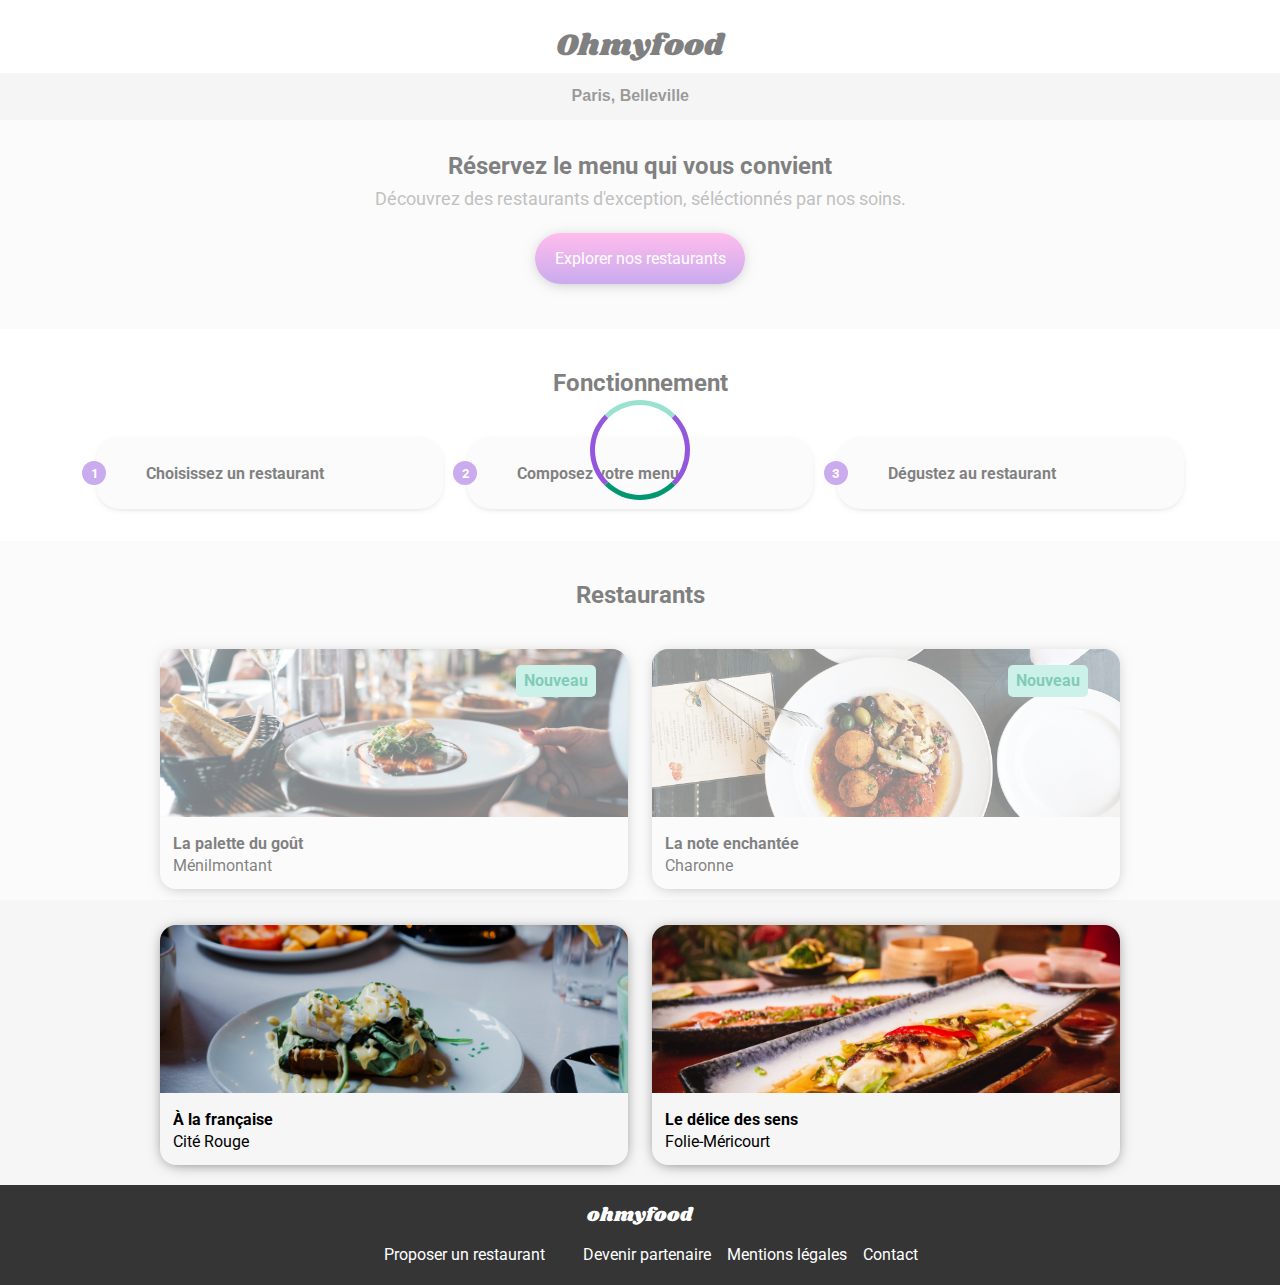
==== commit b14d2470: "modif post soutenance" ====
--- a/index.html
+++ b/index.html
@@ -19,7 +19,7 @@
         <header>
             <!--header-->
             <div class="header">
-              <h1 class="header__logo"><img src="images/logo/ohmyfood@2x.svg" alt="ohmyfood" /></h1>
+              <h1 class="header__logo">Ohmyfood</h1>
               <div class="header__sub">
                 <div class="header__sub__search">
                   <i class="fas fa-map-marker-alt"></i>
--- a/style.css
+++ b/style.css
@@ -194,6 +194,8 @@
 .header__logo {
   text-align: center;
   padding: 1.5rem 0 0.3rem 0;
+  font-size: 1.9rem;
+  font-family: "shrikhand", cursive;
 }
 .header__sub {
   text-align: center;
@@ -238,6 +240,8 @@
   padding: 1.5rem 0 0.3rem 0;
   text-align: center;
   padding-right: 10%;
+  font-size: 1.9rem;
+  font-family: "shrikhand", cursive;
 }
 
 #footer {
@@ -485,8 +489,8 @@
 }
 main .restaurant__bloc__header {
   display: flex;
+  justify-content: space-between;
   flex-direction: row;
-  gap: 1.8rem;
 }
 main .restaurant__bloc__header__title {
   font-weight: bold;
@@ -632,11 +636,21 @@
   main .function__bloc {
     padding: 0 5rem 2rem 5rem;
   }
+  main #restaurants {
+    display: flex;
+    flex-direction: column;
+    align-items: center;
+  }
   main #restaurants .restaurants__bloc {
-    padding: 0 15% 0 15%;
+    width: 60rem;
+  }
+  main .restaurant {
+    display: flex;
+    flex-direction: column;
+    justify-content: center;
   }
   main .restaurant__bloc {
-    padding: 1.5rem 20rem 2rem 20rem;
+    padding: 1.5rem 25% 0 25%;
   }
 }
 
